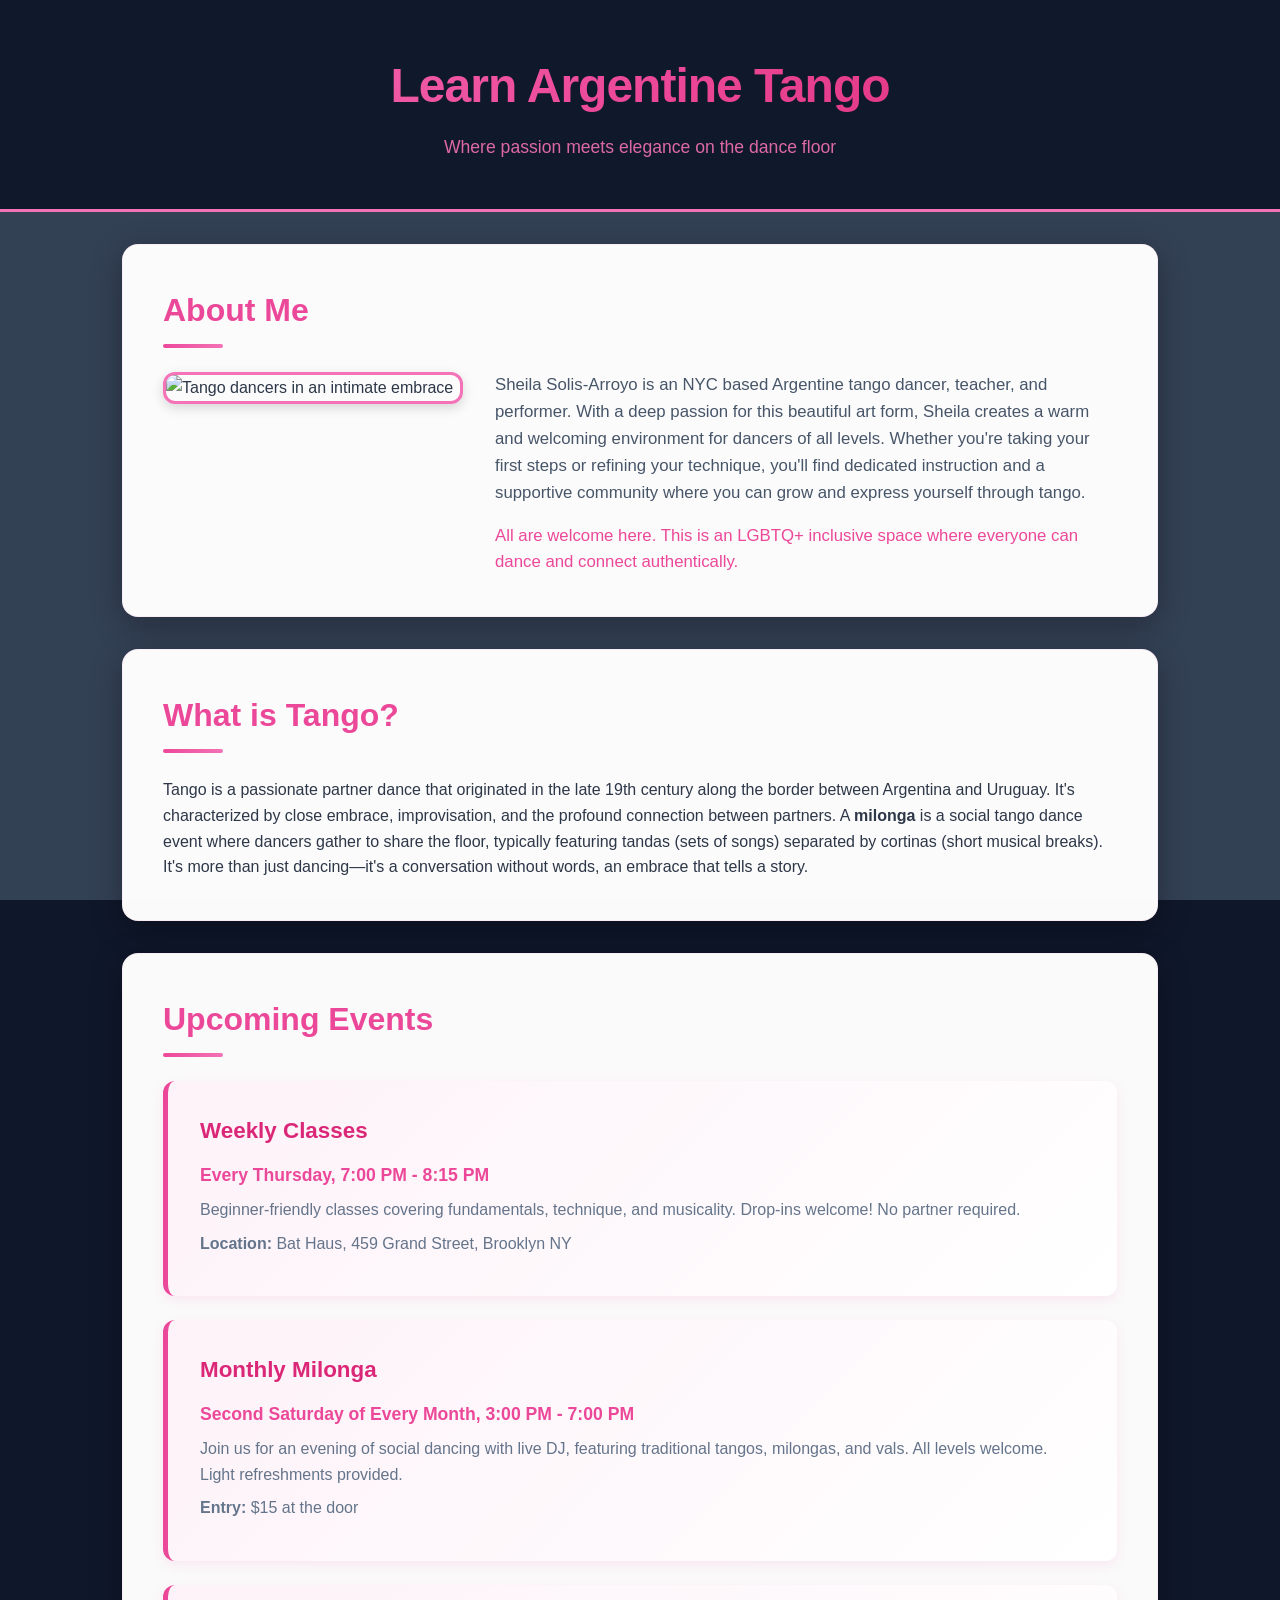
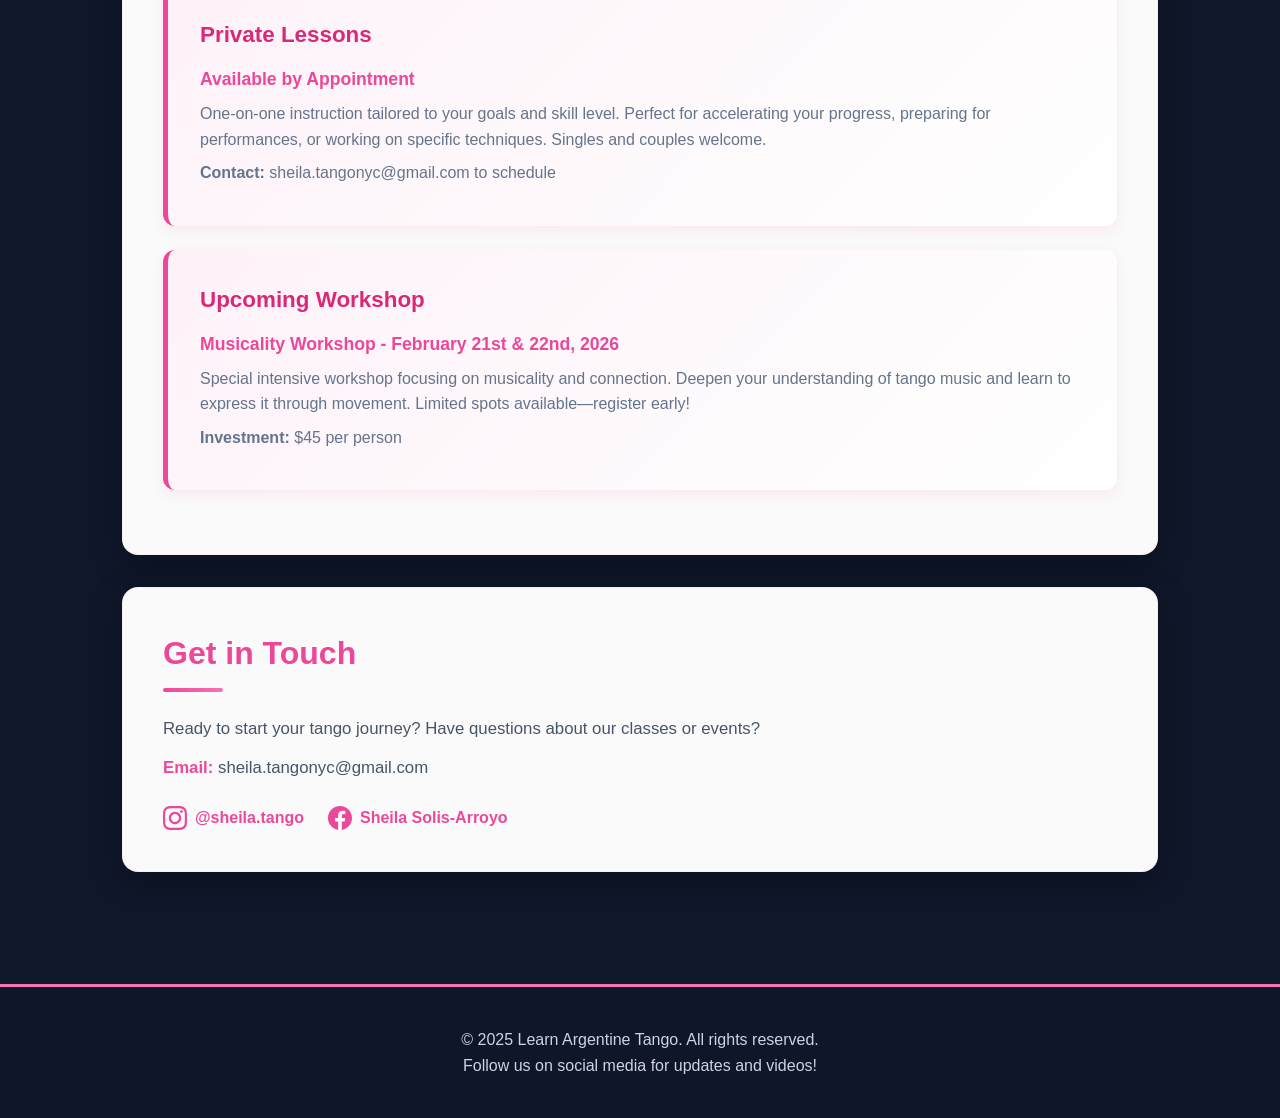
==== tango_milonga_site.html @ 03b9d5a4 "first" ====
<!DOCTYPE html>
<html lang="en">
<head>
    <meta charset="UTF-8">
    <meta name="viewport" content="width=device-width, initial-scale=1.0">
    <title>Learn Argentine Tango</title>
    <style>
        * {
            margin: 0;
            padding: 0;
            box-sizing: border-box;
        }
        
        body {
            font-family: -apple-system, BlinkMacSystemFont, 'Segoe UI', Roboto, 'Helvetica Neue', Arial, sans-serif;
            line-height: 1.6;
            color: #2d3748;
            background: #0f172a;
            background-image: url('data:image/svg+xml,%3Csvg xmlns="http://www.w3.org/2000/svg" width="100" height="100"%3E%3Crect fill="%23334155" width="100" height="100"/%3E%3C/svg%3E');
            background-attachment: fixed;
            background-size: cover;
            background-position: center;
        }
        
        header {
            background: rgba(15, 23, 42, 0.95);
            backdrop-filter: blur(10px);
            color: #fff;
            padding: 3rem 2rem;
            text-align: center;
            border-bottom: 3px solid #f472b6;
        }
        
        header h1 {
            font-size: 3rem;
            margin-bottom: 0.5rem;
            font-weight: 700;
            letter-spacing: -1px;
            background: linear-gradient(135deg, #f472b6 0%, #ec4899 50%, #db2777 100%);
            -webkit-background-clip: text;
            -webkit-text-fill-color: transparent;
            background-clip: text;
        }
        
        header p {
            font-weight: 300;
            opacity: 0.9;
            font-size: 1.1rem;
            color: #f472b6;
        }

        .container {
            max-width: 1100px;
            margin: 0 auto;
            padding: 2rem;
        }
        
        section {
            background: rgba(255, 255, 255, 0.98);
            padding: 2.5rem;
            margin-bottom: 2rem;
            border-radius: 16px;
            box-shadow: 0 8px 32px rgba(0,0,0,0.3);
            border: 1px solid rgba(244, 114, 182, 0.1);
        }
        
        h2 {
            color: #ec4899;
            margin-bottom: 1.5rem;
            font-size: 2rem;
            font-weight: 700;
            position: relative;
            padding-bottom: 0.75rem;
        }

        h2::after {
            content: '';
            position: absolute;
            bottom: 0;
            left: 0;
            width: 60px;
            height: 4px;
            background: linear-gradient(90deg, #ec4899, #f472b6);
            border-radius: 2px;
        }
        
        .about-content {
            display: flex;
            gap: 2rem;
            align-items: flex-start;
        }
        
        .about-image {
            width: 300px;
            height: auto;
            border-radius: 12px;
            flex-shrink: 0;
            box-shadow: 0 4px 12px rgba(0,0,0,0.15);
            border: 3px solid #f472b6;
        }
        
        .about-text {
            flex: 1;
        }

        .about-text p {
            font-size: 1.05rem;
            color: #475569;
        }
        
        @media (max-width: 768px) {
            .about-content {
                flex-direction: column;
            }
            
            .about-image {
                width: 100%;
            }

            header h1 {
                font-size: 2rem;
            }
        }
        
        .event-card {
            background: linear-gradient(135deg, #fdf2f8 0%, #ffffff 100%);
            padding: 2rem;
            margin-bottom: 1.5rem;
            border-radius: 12px;
            border-left: 5px solid #ec4899;
            box-shadow: 0 4px 12px rgba(236, 72, 153, 0.1);
            transition: transform 0.2s, box-shadow 0.2s;
        }

        .event-card:hover {
            transform: translateY(-2px);
            box-shadow: 0 8px 20px rgba(236, 72, 153, 0.2);
        }
        
        .event-card h3 {
            color: #db2777;
            margin-bottom: 0.75rem;
            font-size: 1.4rem;
            font-weight: 600;
        }
        
        .event-card p {
            margin: 0.5rem 0;
            color: #64748b;
        }
        
        .event-card .time {
            font-weight: 700;
            color: #ec4899;
            font-size: 1.1rem;
        }

        #contact p {
            color: #475569;
            margin: 0.75rem 0;
            font-size: 1.05rem;
        }

        #contact strong {
            color: #ec4899;
        }
        
        footer {
            background: rgba(15, 23, 42, 0.95);
            backdrop-filter: blur(10px);
            color: #fff;
            text-align: center;
            padding: 2.5rem;
            margin-top: 3rem;
            border-top: 3px solid #f472b6;
        }

        footer p {
            color: #cbd5e1;
        }
    </style>
</head>
<body>
    <header>
        <h1>Learn Argentine Tango</h1>
        <p>Where passion meets elegance on the dance floor</p>
    </header>
    
    <div class="container">
        <section id="about">
            <h2>About Me</h2>
            <div class="about-content">
                <img src="./amy.jpg" alt="Tango dancers in an intimate embrace" class="about-image">
                <div class="about-text">
                    <p>Sheila Solis-Arroyo is an NYC based Argentine tango dancer, teacher, and performer. With a deep passion for this beautiful art form, Sheila creates a warm and welcoming environment for dancers of all levels. Whether you're taking your first steps or refining your technique, you'll find dedicated instruction and a supportive community where you can grow and express yourself through tango.</p>
                    <p style="margin-top: 1rem; font-weight: 500; color: #ec4899;">All are welcome here. This is an LGBTQ+ inclusive space where everyone can dance and connect authentically.</p>
                </div>
            </div>
        </section>
        
        <section id="what-is-tango">
            <h2>What is Tango?</h2>
            <p>Tango is a passionate partner dance that originated in the late 19th century along the border between Argentina and Uruguay. It's characterized by close embrace, improvisation, and the profound connection between partners. A <strong>milonga</strong> is a social tango dance event where dancers gather to share the floor, typically featuring tandas (sets of songs) separated by cortinas (short musical breaks). It's more than just dancing—it's a conversation without words, an embrace that tells a story.</p>
        </section>
        
        <section id="events">
            <h2>Upcoming Events</h2>
            
            <div class="event-card">
                <h3>Weekly Classes</h3>
                <p class="time">Every Thursday, 7:00 PM - 8:15 PM</p>
                <p>Beginner-friendly classes covering fundamentals, technique, and musicality. Drop-ins welcome! No partner required.</p>
                <p><strong>Location:</strong> Bat Haus, 459 Grand Street, Brooklyn NY</p>
            </div>
            
            <div class="event-card">
                <h3>Monthly Milonga</h3>
                <p class="time">Second Saturday of Every Month, 3:00 PM - 7:00 PM</p>
                <p>Join us for an evening of social dancing with live DJ, featuring traditional tangos, milongas, and vals. All levels welcome. Light refreshments provided.</p>
                <p><strong>Entry:</strong> $15 at the door</p>
            </div>

            <div class="event-card">
                <h3>Private Lessons</h3>
                <p class="time">Available by Appointment</p>
                <p>One-on-one instruction tailored to your goals and skill level. Perfect for accelerating your progress, preparing for performances, or working on specific techniques. Singles and couples welcome.</p>
                <p><strong>Contact:</strong> sheila.tangonyc@gmail.com to schedule</p>
            </div>
            
            <div class="event-card">
                <h3>Upcoming Workshop</h3>
                <p class="time">Musicality Workshop - February 21st & 22nd, 2026</p>
                <p>Special intensive workshop focusing on musicality and connection. Deepen your understanding of tango music and learn to express it through movement. Limited spots available—register early!</p>
                <p><strong>Investment:</strong> $45 per person</p>
            </div>
        </section>
        
        <section id="contact">
            <h2>Get in Touch</h2>
            <p>Ready to start your tango journey? Have questions about our classes or events?</p>
            <p><strong>Email:</strong> sheila.tangonyc@gmail.com</p>
            <div style="display: flex; gap: 1.5rem; align-items: center; margin-top: 1.5rem; flex-wrap: wrap;">
                <a href="https://instagram.com/sheila.tango" target="_blank" style="display: flex; align-items: center; gap: 0.5rem; text-decoration: none; color: #ec4899; font-weight: 600; transition: transform 0.2s;">
                    <svg width="24" height="24" viewBox="0 0 24 24" fill="currentColor">
                        <path d="M12 2.163c3.204 0 3.584.012 4.85.07 3.252.148 4.771 1.691 4.919 4.919.058 1.265.069 1.645.069 4.849 0 3.205-.012 3.584-.069 4.849-.149 3.225-1.664 4.771-4.919 4.919-1.266.058-1.644.07-4.85.07-3.204 0-3.584-.012-4.849-.07-3.26-.149-4.771-1.699-4.919-4.92-.058-1.265-.07-1.644-.07-4.849 0-3.204.013-3.583.07-4.849.149-3.227 1.664-4.771 4.919-4.919 1.266-.057 1.645-.069 4.849-.069zm0-2.163c-3.259 0-3.667.014-4.947.072-4.358.2-6.78 2.618-6.98 6.98-.059 1.281-.073 1.689-.073 4.948 0 3.259.014 3.668.072 4.948.2 4.358 2.618 6.78 6.98 6.98 1.281.058 1.689.072 4.948.072 3.259 0 3.668-.014 4.948-.072 4.354-.2 6.782-2.618 6.979-6.98.059-1.28.073-1.689.073-4.948 0-3.259-.014-3.667-.072-4.947-.196-4.354-2.617-6.78-6.979-6.98-1.281-.059-1.69-.073-4.949-.073zm0 5.838c-3.403 0-6.162 2.759-6.162 6.162s2.759 6.163 6.162 6.163 6.162-2.759 6.162-6.163c0-3.403-2.759-6.162-6.162-6.162zm0 10.162c-2.209 0-4-1.79-4-4 0-2.209 1.791-4 4-4s4 1.791 4 4c0 2.21-1.791 4-4 4zm6.406-11.845c-.796 0-1.441.645-1.441 1.44s.645 1.44 1.441 1.44c.795 0 1.439-.645 1.439-1.44s-.644-1.44-1.439-1.44z"/>
                    </svg>
                    @sheila.tango
                </a>
                <a href="https://facebook.com/profile.php" target="_blank" style="display: flex; align-items: center; gap: 0.5rem; text-decoration: none; color: #ec4899; font-weight: 600; transition: transform 0.2s;">
                    <svg width="24" height="24" viewBox="0 0 24 24" fill="currentColor">
                        <path d="M24 12.073c0-6.627-5.373-12-12-12s-12 5.373-12 12c0 5.99 4.388 10.954 10.125 11.854v-8.385H7.078v-3.47h3.047V9.43c0-3.007 1.792-4.669 4.533-4.669 1.312 0 2.686.235 2.686.235v2.953H15.83c-1.491 0-1.956.925-1.956 1.874v2.25h3.328l-.532 3.47h-2.796v8.385C19.612 23.027 24 18.062 24 12.073z"/>
                    </svg>
                    Sheila Solis-Arroyo
                </a>
            </div>
        </section>
    </div>
    
    <footer>
        <p>&copy; 2025 Learn Argentine Tango. All rights reserved.</p>
        <p>Follow us on social media for updates and videos!</p>
    </footer>
</body>
</html>
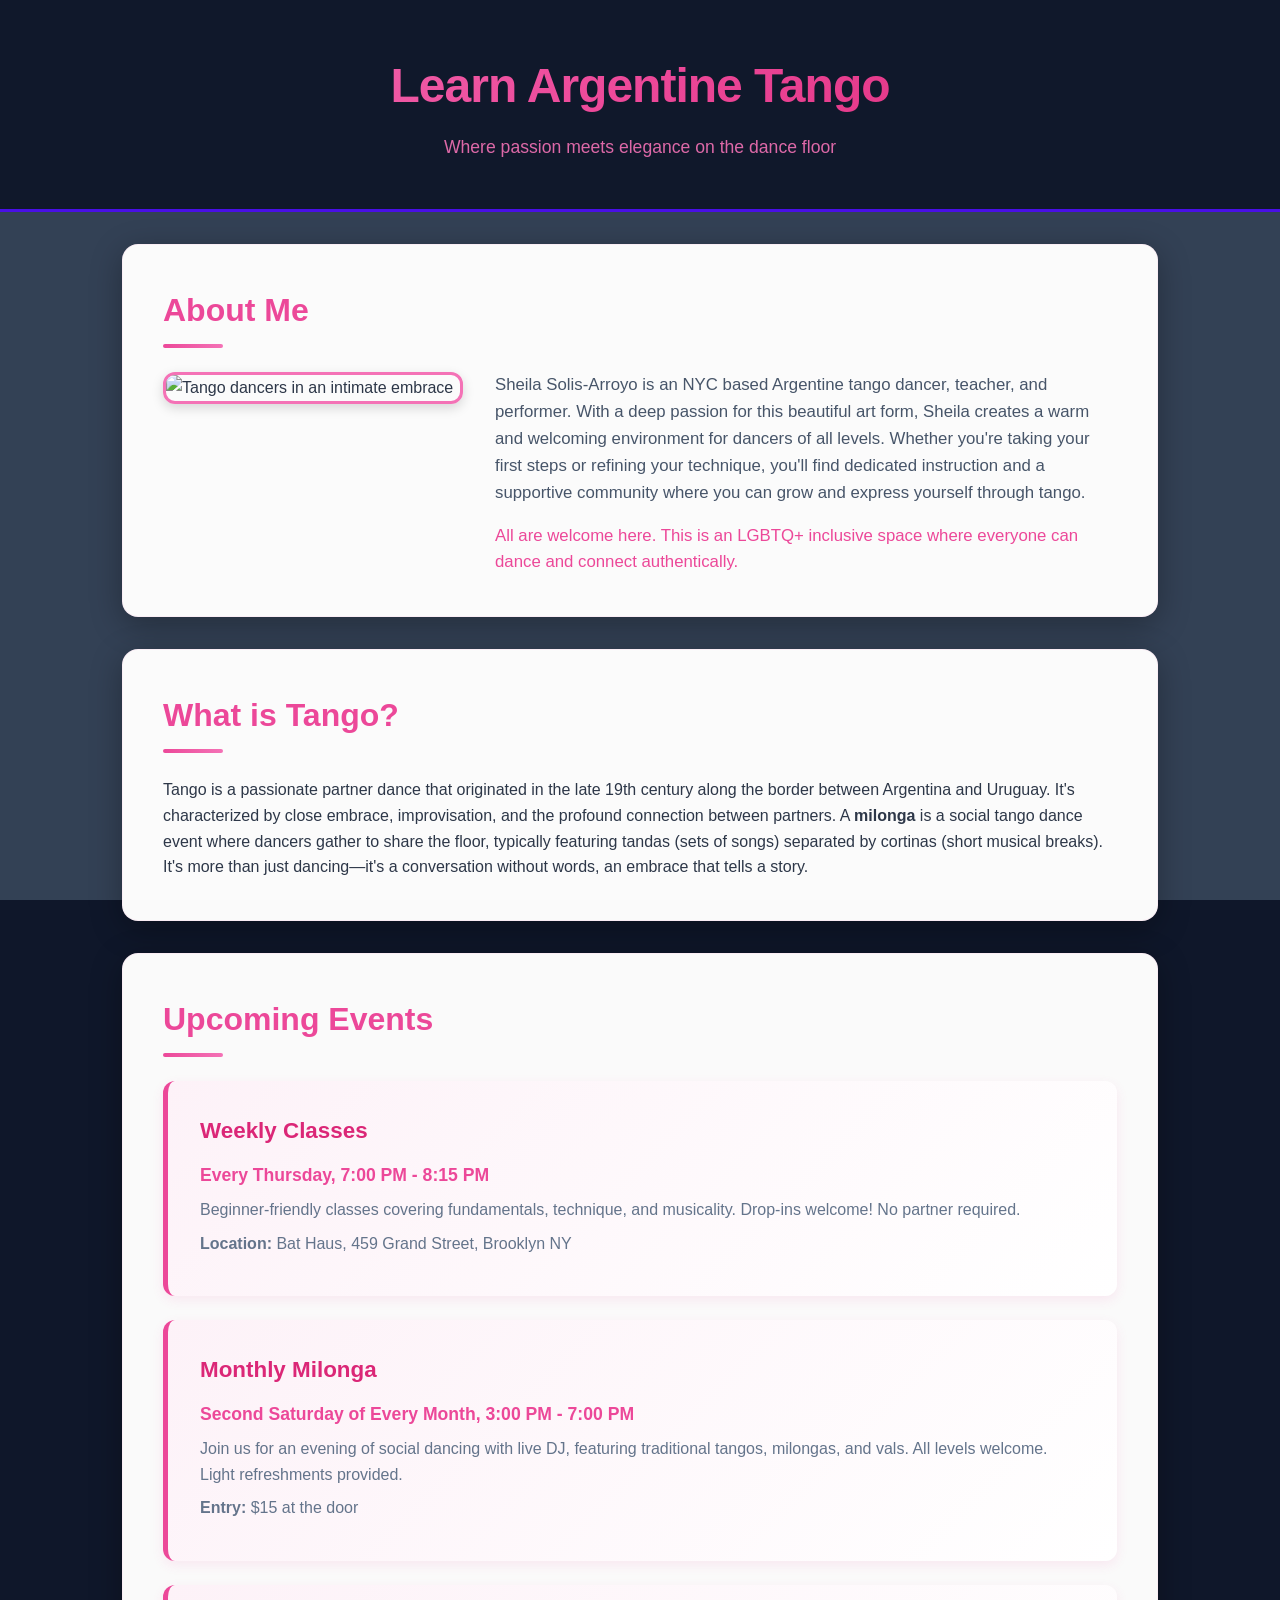
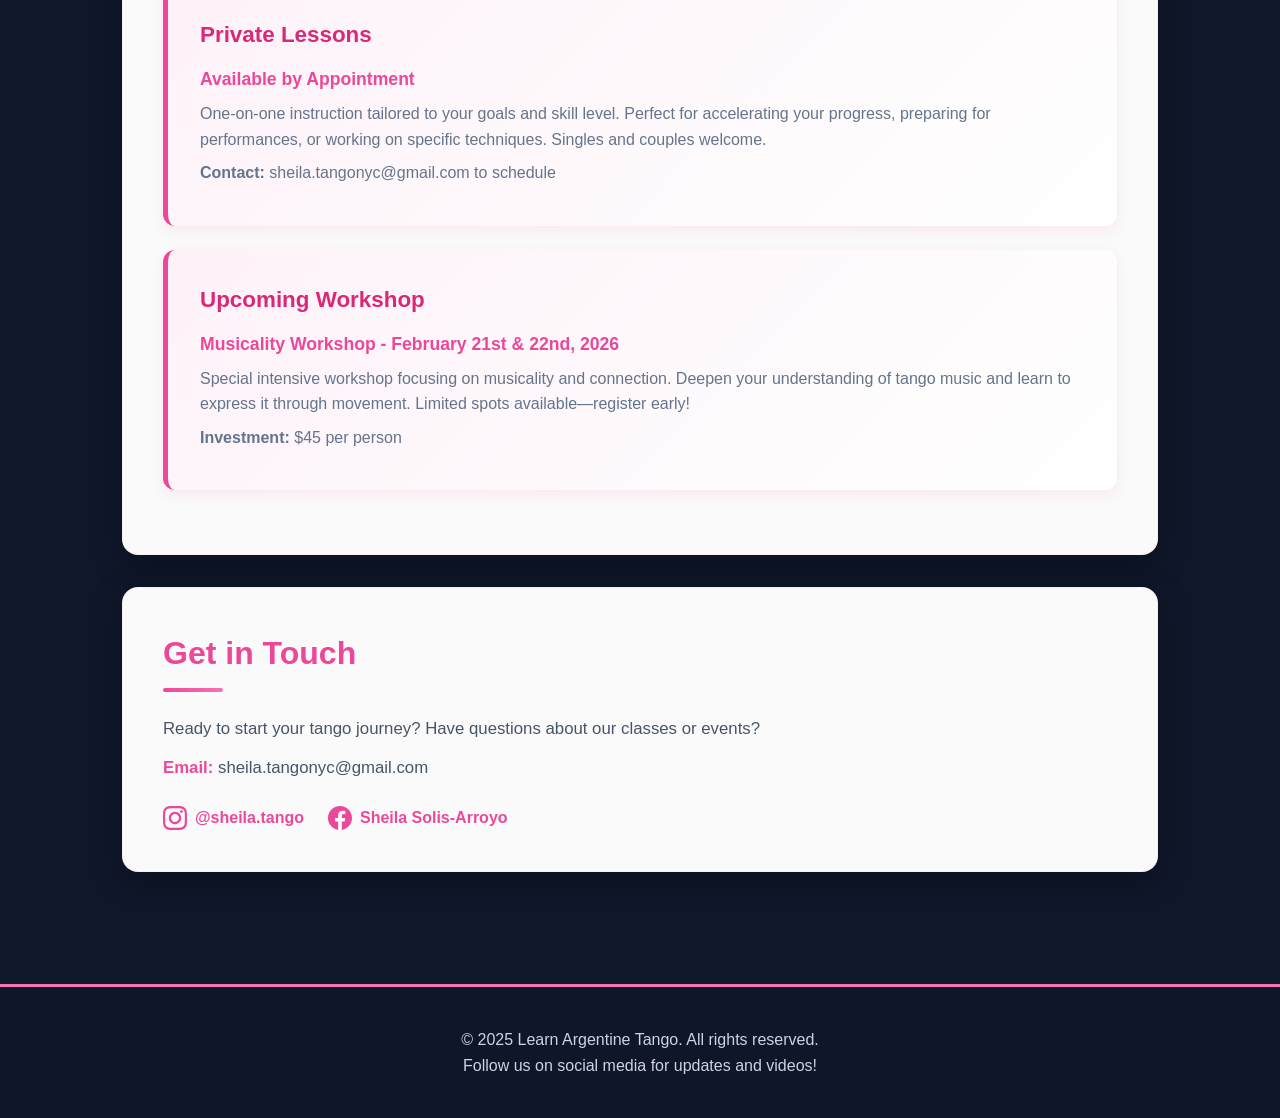
==== commit c54be2f6: "tweak colors" ====
--- a/tango_milonga_site.html
+++ b/tango_milonga_site.html
@@ -28,7 +28,7 @@
             color: #fff;
             padding: 3rem 2rem;
             text-align: center;
-            border-bottom: 3px solid #f472b6;
+            border-bottom: 3px solid #490fe6;
         }
         
         header h1 {
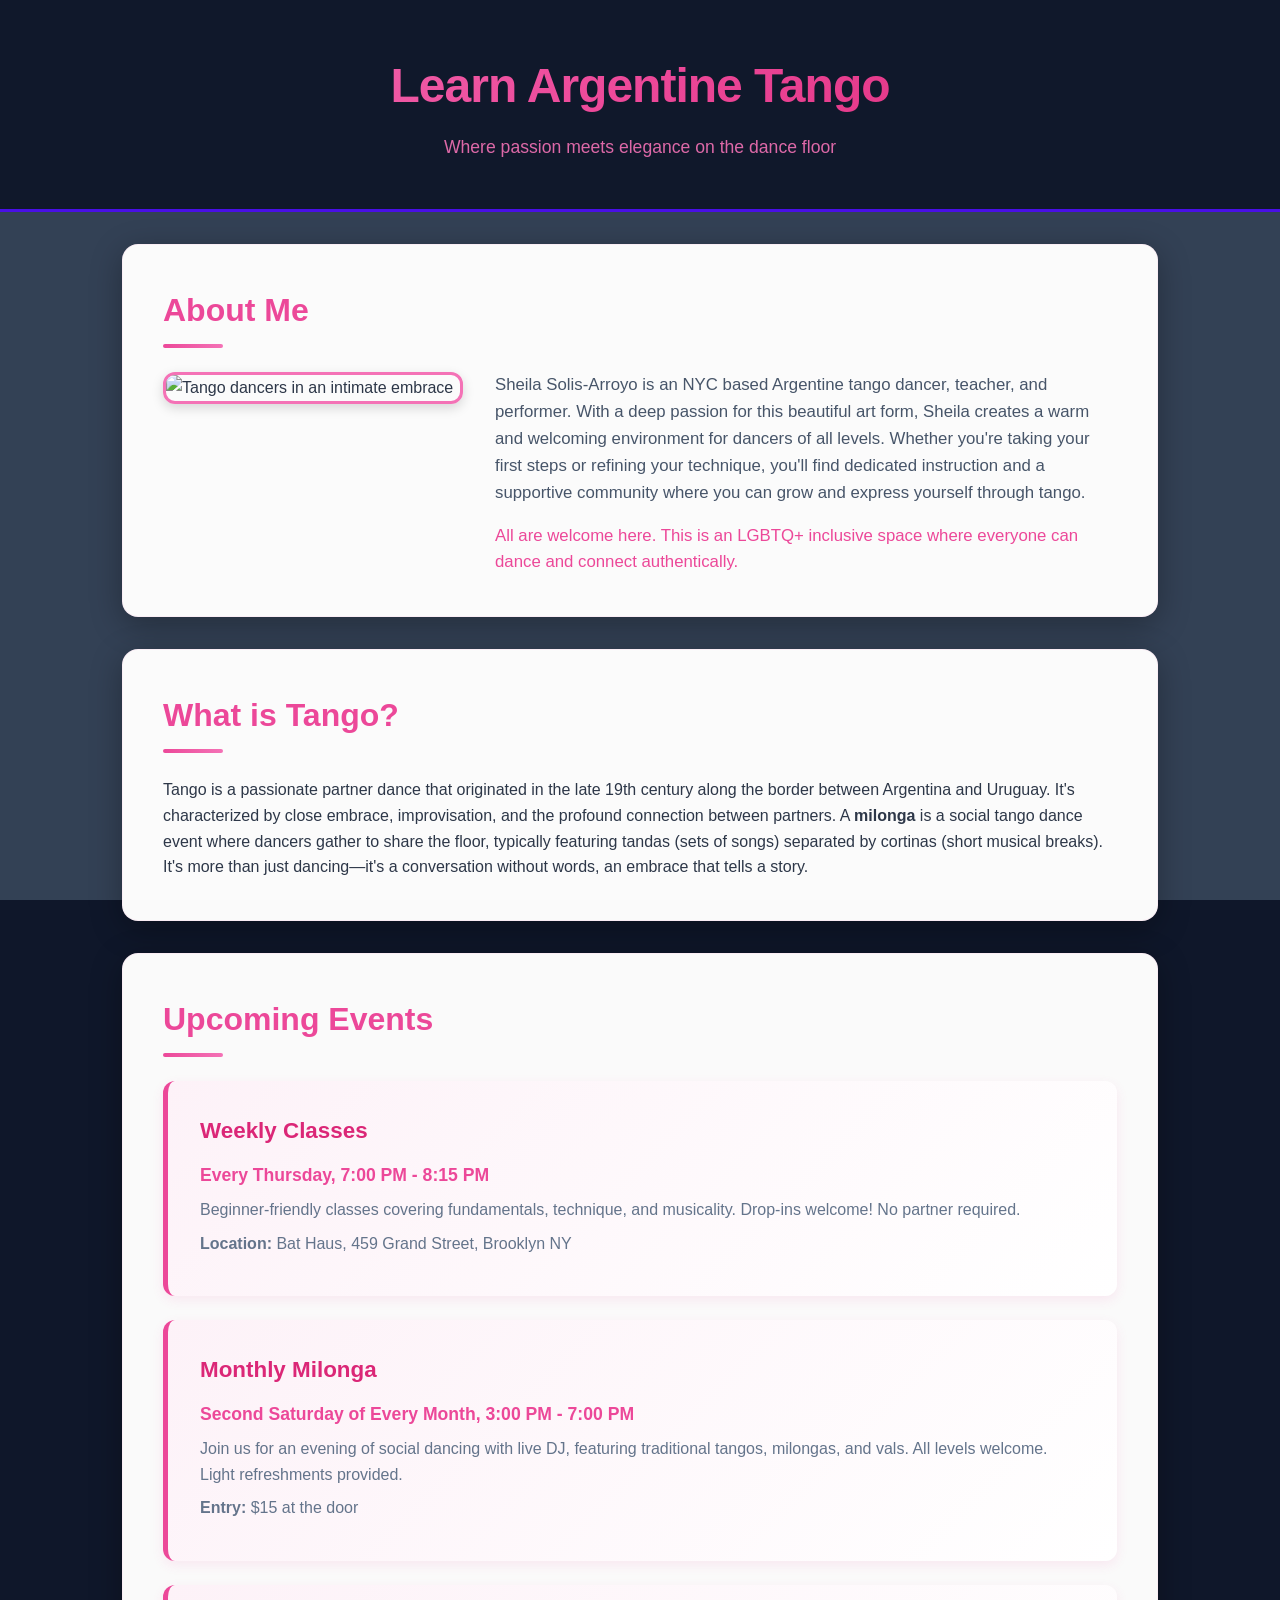
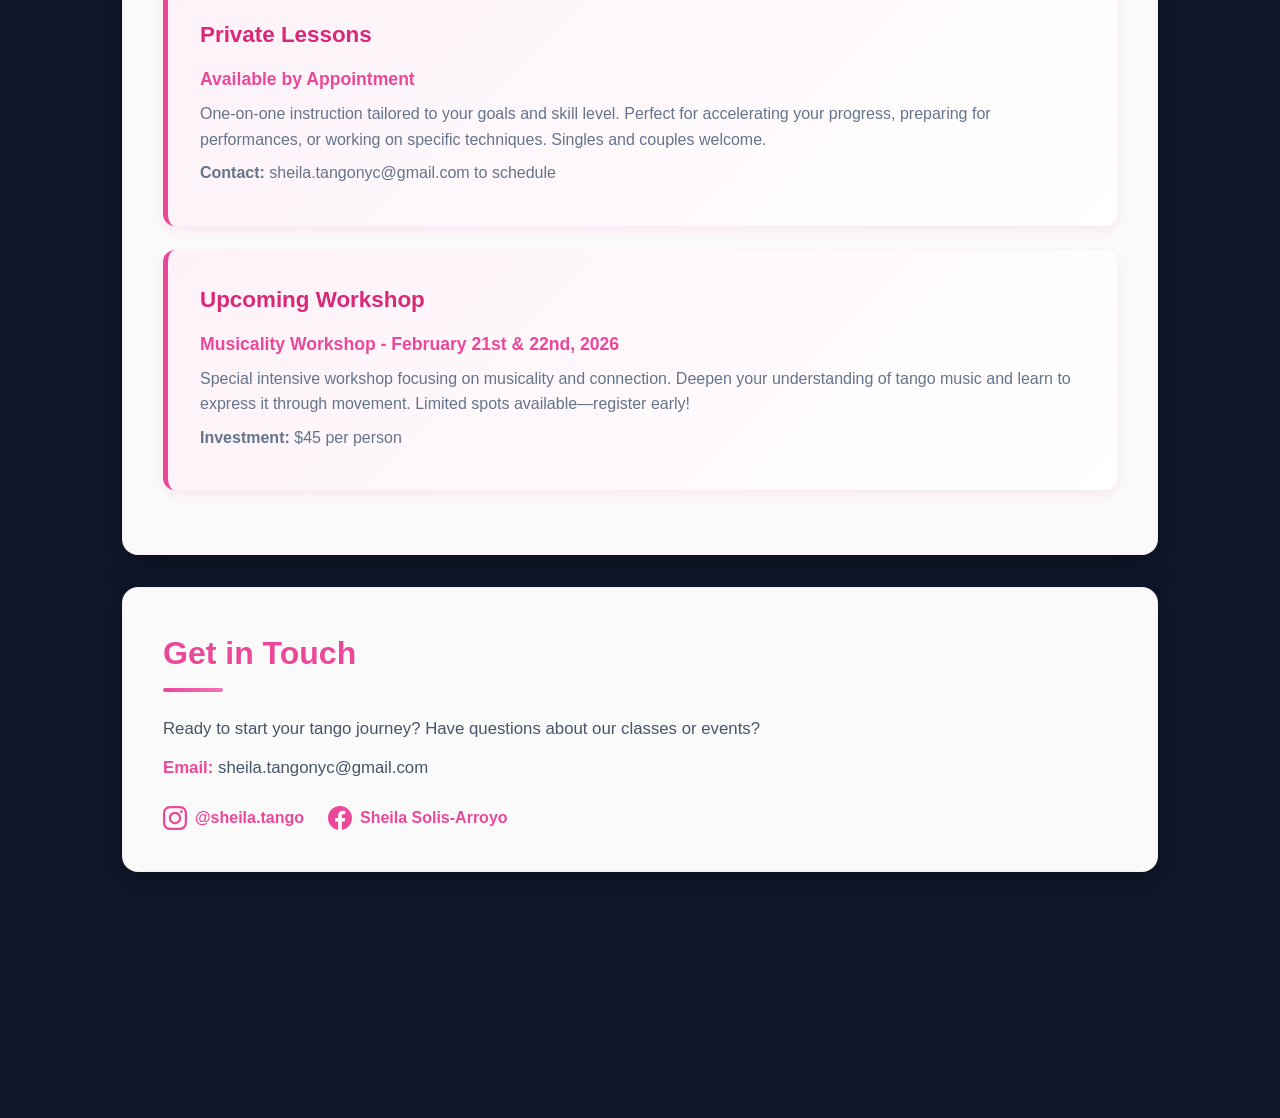
==== commit 93d501a3: "space" ====
--- a/tango_milonga_site.html
+++ b/tango_milonga_site.html
@@ -223,7 +223,7 @@
             <div class="event-card">
                 <h3>Private Lessons</h3>
                 <p class="time">Available by Appointment</p>
-                <p>One-on-one instruction tailored to your goals and skill level. Perfect for accelerating your progress, preparing for performances, or working on specific techniques. Singles and couples welcome.</p>
+                <p>One-on-one instruction tailored to your  goals and skill level. Perfect for accelerating your progress, preparing for performances, or working on specific techniques. Singles and couples welcome.</p>
                 <p><strong>Contact:</strong> sheila.tangonyc@gmail.com to schedule</p>
             </div>
             
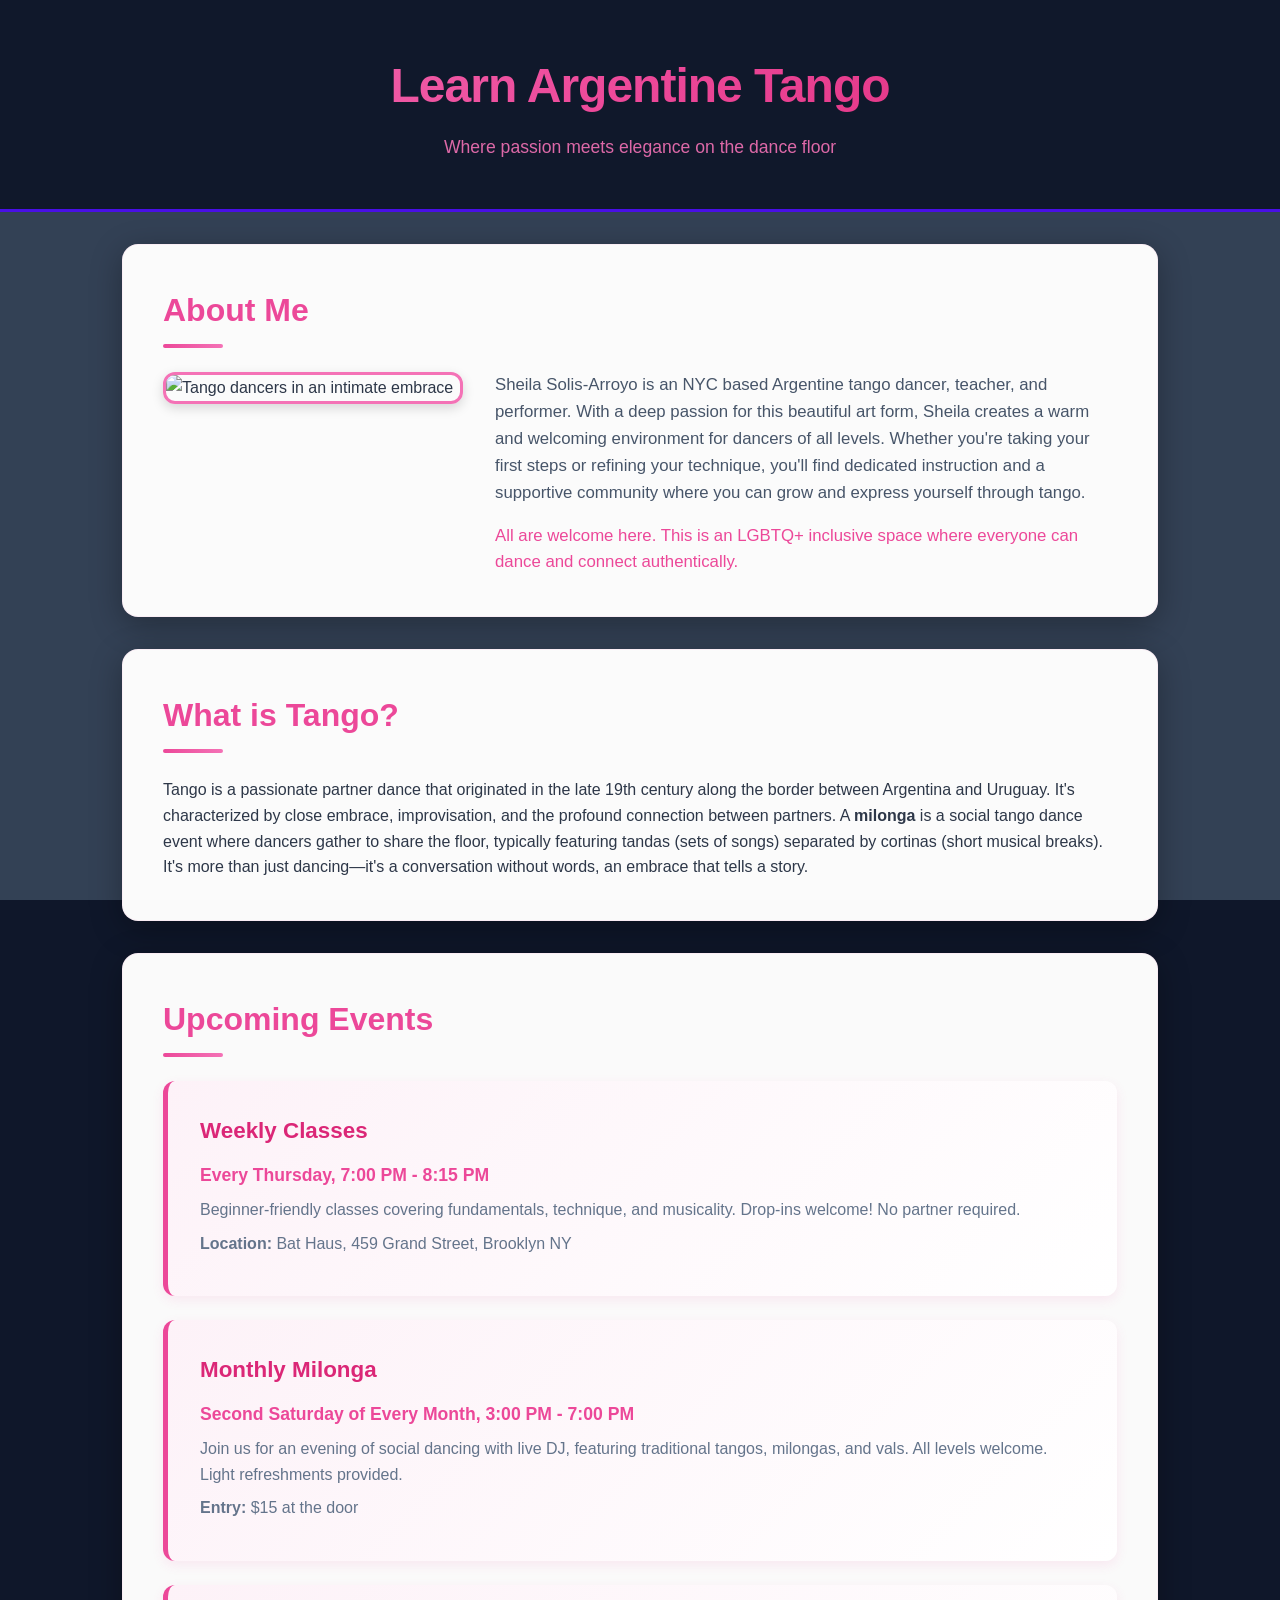
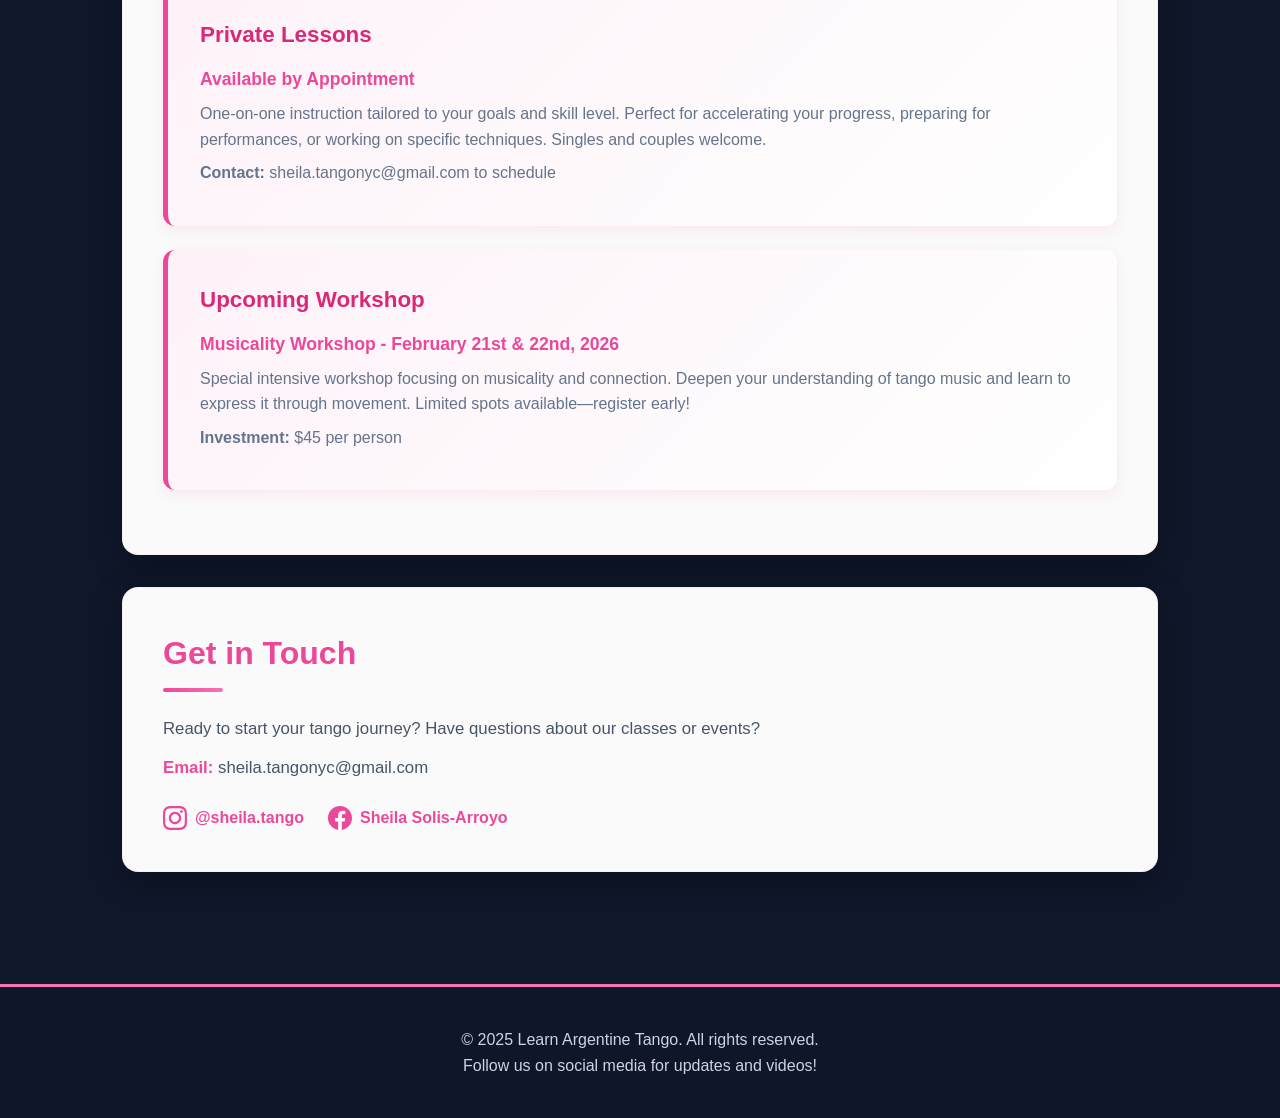
==== commit 65c61684: "delete space" ====
--- a/tango_milonga_site.html
+++ b/tango_milonga_site.html
@@ -223,7 +223,7 @@
             <div class="event-card">
                 <h3>Private Lessons</h3>
                 <p class="time">Available by Appointment</p>
-                <p>One-on-one instruction tailored to your  goals and skill level. Perfect for accelerating your progress, preparing for performances, or working on specific techniques. Singles and couples welcome.</p>
+                <p>One-on-one instruction tailored to your goals and skill level. Perfect for accelerating your progress, preparing for performances, or working on specific techniques. Singles and couples welcome.</p>
                 <p><strong>Contact:</strong> sheila.tangonyc@gmail.com to schedule</p>
             </div>
             
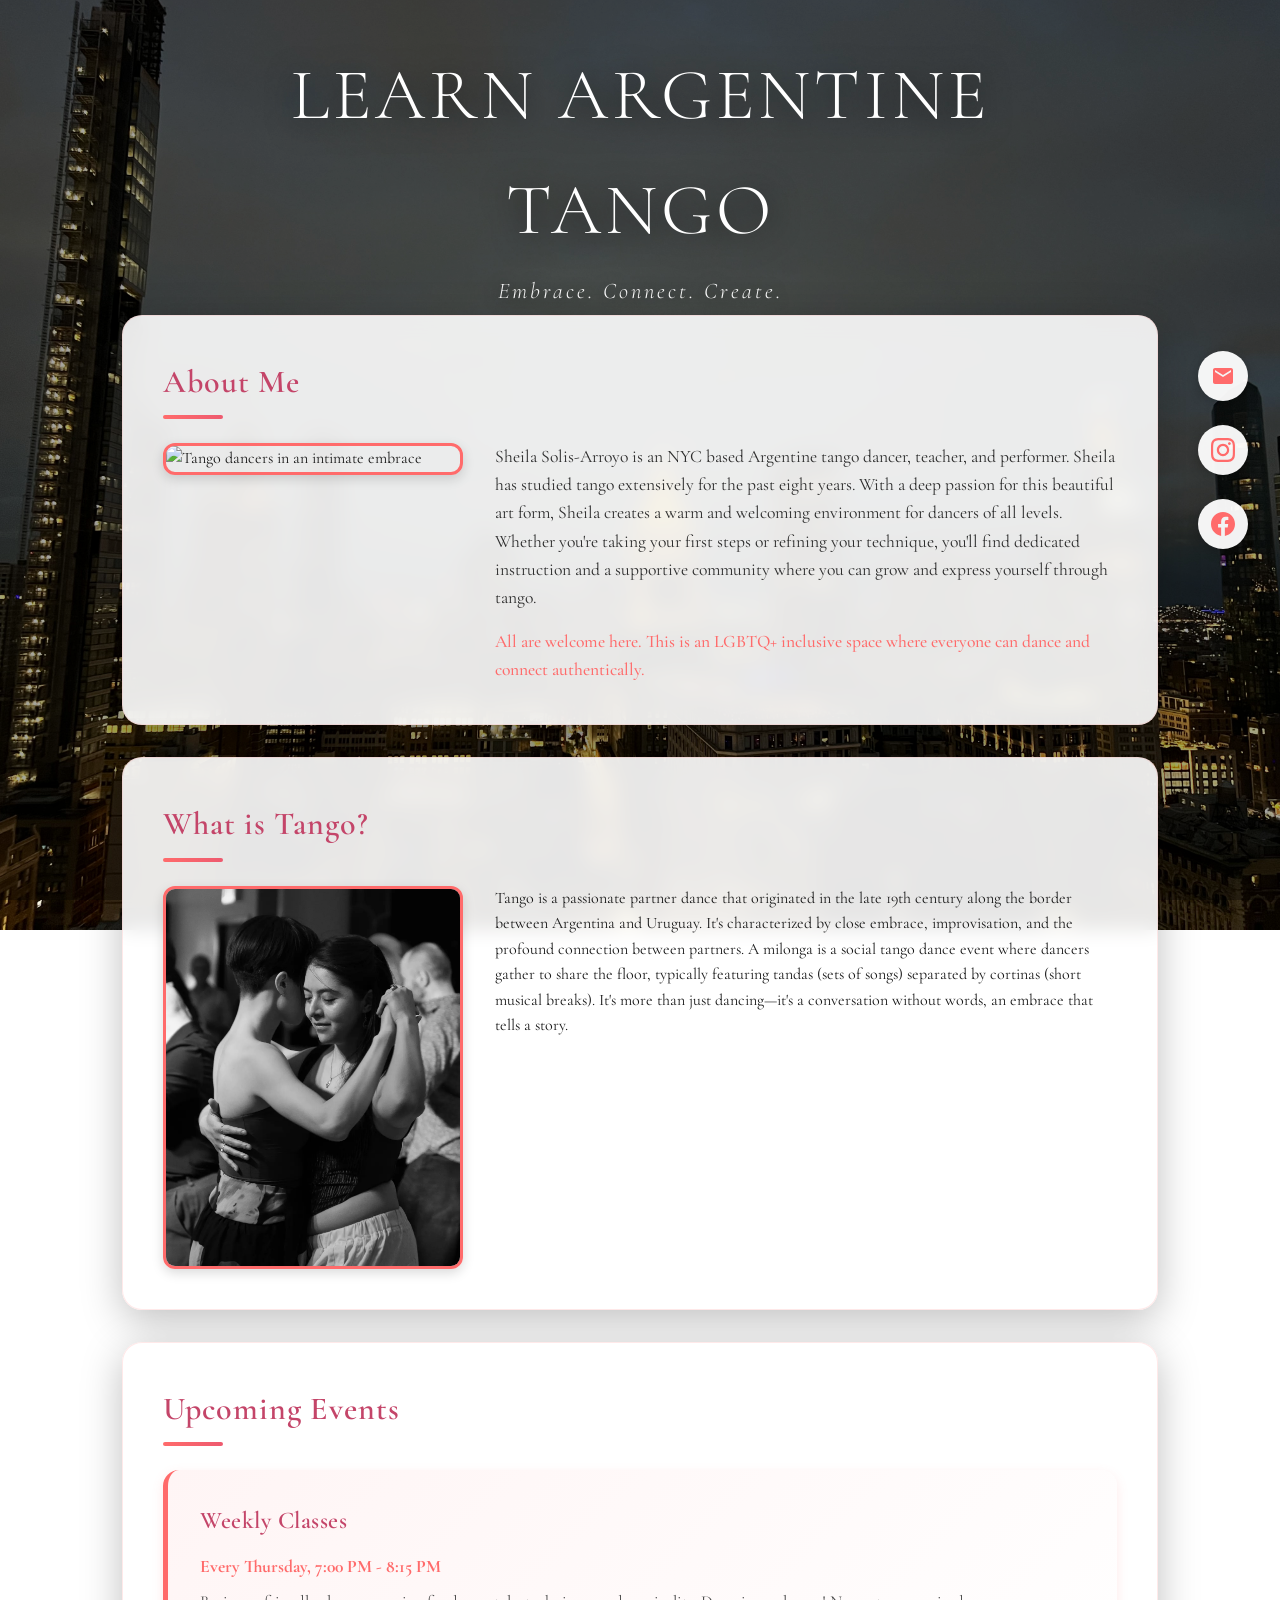
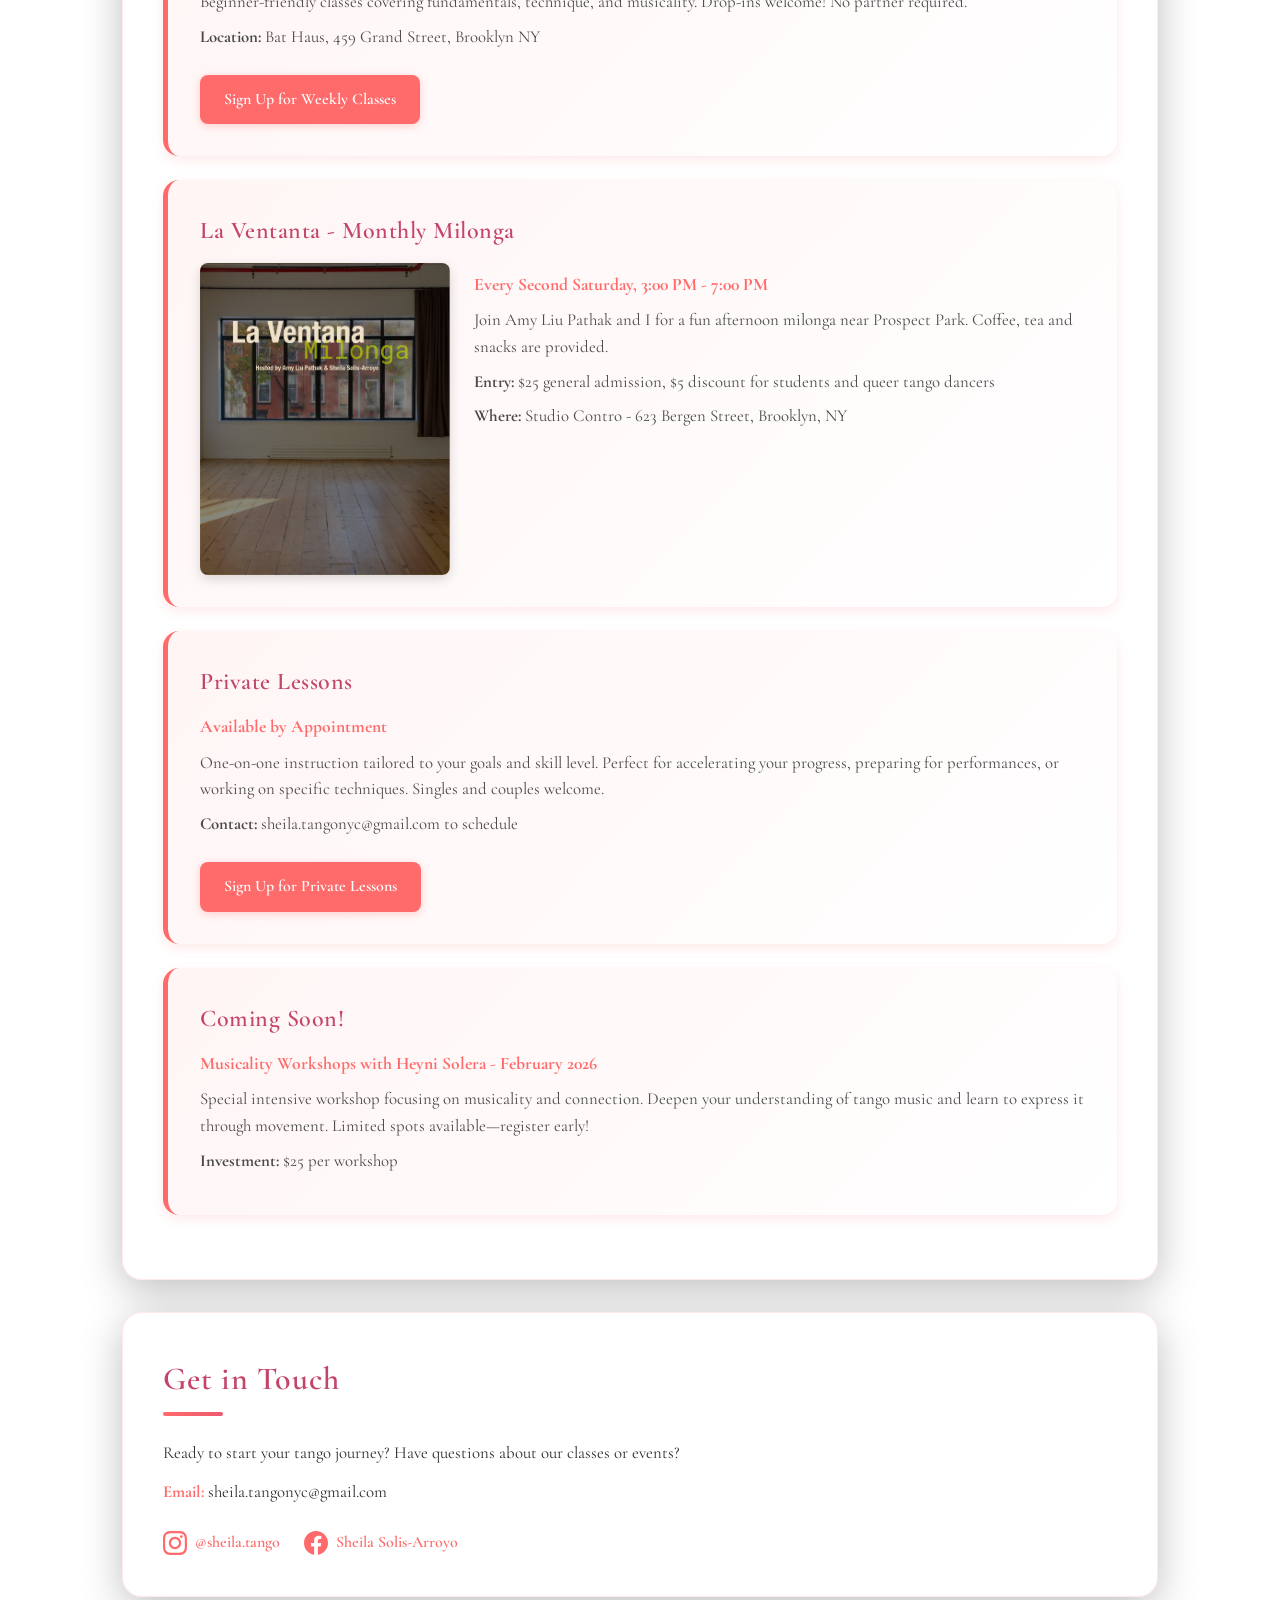
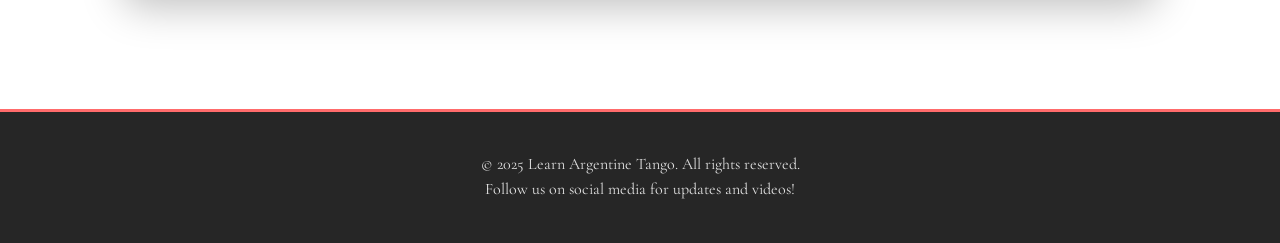
==== commit 56ffac5e: "update" ====
--- a/tango_milonga_site.html
+++ b/tango_milonga_site.html
@@ -4,6 +4,9 @@
     <meta charset="UTF-8">
     <meta name="viewport" content="width=device-width, initial-scale=1.0">
     <title>Learn Argentine Tango</title>
+    <link rel="preconnect" href="https://fonts.googleapis.com">
+    <link rel="preconnect" href="https://fonts.gstatic.com" crossorigin>
+    <link href="https://fonts.googleapis.com/css2?family=Cormorant+Garamond:ital,wght@0,300;0,400;0,600;1,300;1,400&display=swap" rel="stylesheet">
     <style>
         * {
             margin: 0;
@@ -12,65 +15,105 @@
         }
         
         body {
-            font-family: -apple-system, BlinkMacSystemFont, 'Segoe UI', Roboto, 'Helvetica Neue', Arial, sans-serif;
+            font-family: 'Cormorant Garamond', Georgia, serif;
             line-height: 1.6;
-            color: #2d3748;
-            background: #0f172a;
-            background-image: url('data:image/svg+xml,%3Csvg xmlns="http://www.w3.org/2000/svg" width="100" height="100"%3E%3Crect fill="%23334155" width="100" height="100"/%3E%3C/svg%3E');
-            background-attachment: fixed;
+            color: #1a1a1a;
+            background-image: url('./city.jpg');
             background-size: cover;
             background-position: center;
-        }
-        
-        header {
-            background: rgba(15, 23, 42, 0.95);
-            backdrop-filter: blur(10px);
-            color: #fff;
-            padding: 3rem 2rem;
+            background-attachment: fixed;
+            background-repeat: no-repeat;
+            position: relative;
+        }
+        
+        body::before {
+            content: '';
+            position: fixed;
+            top: 0;
+            left: 0;
+            right: 0;
+            bottom: 0;
+            background: rgba(0, 0, 0, 0.35);
+            z-index: 0;
+            pointer-events: none;
+        }
+        
+        /* Hero section with background image */
+        .hero {
+            position: relative;
+            min-height: 35vh;
+            display: flex;
+            align-items: center;
+            justify-content: center;
             text-align: center;
-            border-bottom: 3px solid #490fe6;
-        }
-        
-        header h1 {
-            font-size: 3rem;
-            margin-bottom: 0.5rem;
-            font-weight: 700;
-            letter-spacing: -1px;
-            background: linear-gradient(135deg, #f472b6 0%, #ec4899 50%, #db2777 100%);
-            -webkit-background-clip: text;
-            -webkit-text-fill-color: transparent;
-            background-clip: text;
-        }
-        
-        header p {
+            padding: 2rem 2rem 0 2rem;
+        }
+        
+        /* Dark overlay */
+        .hero::before {
+            content: '';
+            position: absolute;
+            top: 0;
+            left: 0;
+            right: 0;
+            bottom: 0;
+            background: transparent;
+            z-index: 1;
+        }
+        
+        .hero-content {
+            position: relative;
+            z-index: 2;
+            max-width: 800px;
+        }
+        
+        .hero h1 {
+            font-size: 4.5rem;
+            margin-bottom: 0.3rem;
             font-weight: 300;
-            opacity: 0.9;
-            font-size: 1.1rem;
-            color: #f472b6;
+            letter-spacing: 4px;
+            color: #ffffff;
+            text-shadow: 0 4px 30px rgba(0, 0, 0, 0.8);
+            font-family: 'Cormorant Garamond', Georgia, serif;
+            text-transform: uppercase;
+        }
+        
+        .hero p {
+            font-weight: 300;
+            font-size: 1.4rem;
+            color: #f5f5f5;
+            text-shadow: 0 2px 15px rgba(0, 0, 0, 0.7);
+            letter-spacing: 3px;
+            font-family: 'Cormorant Garamond', Georgia, serif;
+            font-style: italic;
         }
 
         .container {
             max-width: 1100px;
             margin: 0 auto;
-            padding: 2rem;
+            padding: 0 2rem 2rem 2rem;
+            position: relative;
+            z-index: 1;
         }
         
         section {
-            background: rgba(255, 255, 255, 0.98);
+            background: rgba(255, 255, 255, 0.9);
             padding: 2.5rem;
             margin-bottom: 2rem;
-            border-radius: 16px;
-            box-shadow: 0 8px 32px rgba(0,0,0,0.3);
-            border: 1px solid rgba(244, 114, 182, 0.1);
+            border-radius: 20px;
+            box-shadow: 0 10px 40px rgba(0,0,0,0.25);
+            border: 1px solid rgba(255, 107, 107, 0.15);
+            backdrop-filter: blur(10px);
         }
         
         h2 {
-            color: #ec4899;
+            color: #c44569;
             margin-bottom: 1.5rem;
             font-size: 2rem;
-            font-weight: 700;
+            font-weight: 600;
             position: relative;
             padding-bottom: 0.75rem;
+            letter-spacing: 1px;
         }
 
         h2::after {
@@ -80,7 +123,7 @@
             left: 0;
             width: 60px;
             height: 4px;
-            background: linear-gradient(90deg, #ec4899, #f472b6);
+            background: linear-gradient(90deg, #ff6b6b, #ee5a6f);
             border-radius: 2px;
         }
         
@@ -96,7 +139,7 @@
             border-radius: 12px;
             flex-shrink: 0;
             box-shadow: 0 4px 12px rgba(0,0,0,0.15);
-            border: 3px solid #f472b6;
+            border: 3px solid #ff6b6b;
         }
         
         .about-text {
@@ -104,11 +147,20 @@
         }
 
         .about-text p {
-            font-size: 1.05rem;
-            color: #475569;
+            font-size: 1.1rem;
+            color: #2d2d2d;
+            font-weight: 400;
         }
         
         @media (max-width: 768px) {
+            .hero h1 {
+                font-size: 2.5rem;
+            }
+            
+            .hero p {
+                font-size: 1.1rem;
+            }
+            
             .about-content {
                 flex-direction: column;
             }
@@ -116,91 +168,170 @@
             .about-image {
                 width: 100%;
             }
-
-            header h1 {
-                font-size: 2rem;
-            }
         }
         
         .event-card {
-            background: linear-gradient(135deg, #fdf2f8 0%, #ffffff 100%);
+            background: linear-gradient(135deg, #fff5f5 0%, #ffffff 100%);
             padding: 2rem;
             margin-bottom: 1.5rem;
-            border-radius: 12px;
-            border-left: 5px solid #ec4899;
-            box-shadow: 0 4px 12px rgba(236, 72, 153, 0.1);
+            border-radius: 16px;
+            border-left: 5px solid #ff6b6b;
+            box-shadow: 0 4px 12px rgba(255, 107, 107, 0.15);
             transition: transform 0.2s, box-shadow 0.2s;
         }
 
         .event-card:hover {
             transform: translateY(-2px);
-            box-shadow: 0 8px 20px rgba(236, 72, 153, 0.2);
+            box-shadow: 0 8px 20px rgba(255, 107, 107, 0.25);
         }
         
         .event-card h3 {
-            color: #db2777;
+            color: #c44569;
             margin-bottom: 0.75rem;
-            font-size: 1.4rem;
+            font-size: 1.5rem;
             font-weight: 600;
+            letter-spacing: 0.5px;
         }
         
         .event-card p {
             margin: 0.5rem 0;
-            color: #64748b;
+            color: #4a4a4a;
+            font-size: 1.05rem;
         }
         
         .event-card .time {
             font-weight: 700;
-            color: #ec4899;
+            color: #ff6b6b;
             font-size: 1.1rem;
         }
 
         #contact p {
-            color: #475569;
+            color: #2d2d2d;
             margin: 0.75rem 0;
             font-size: 1.05rem;
         }
 
         #contact strong {
-            color: #ec4899;
+            color: #ff6b6b;
+        }
+        
+        /* Fixed social media icons */
+        .social-fixed {
+            position: fixed;
+            right: 2rem;
+            top: 50%;
+            transform: translateY(-50%);
+            display: flex;
+            flex-direction: column;
+            gap: 1.5rem;
+            z-index: 1000;
+        }
+        
+        .social-fixed a {
+            display: flex;
+            align-items: center;
+            justify-content: center;
+            width: 50px;
+            height: 50px;
+            background: rgba(255, 255, 255, 0.95);
+            border-radius: 50%;
+            color: #ff6b6b;
+            text-decoration: none;
+            transition: all 0.3s ease;
+            box-shadow: 0 4px 12px rgba(0, 0, 0, 0.2);
+        }
+        
+        .social-fixed a:hover {
+            transform: scale(1.1);
+            background: #ff6b6b;
+            color: white;
+            box-shadow: 0 6px 20px rgba(255, 107, 107, 0.4);
+        }
+        
+        .social-fixed a svg {
+            width: 24px;
+            height: 24px;
+        }
+        
+        @media (max-width: 768px) {
+            .social-fixed {
+                right: 1rem;
+                gap: 1rem;
+            }
+            
+            .social-fixed a {
+                width: 45px;
+                height: 45px;
+            }
+            
+            .social-fixed a svg {
+                width: 22px;
+                height: 22px;
+            }
         }
         
         footer {
-            background: rgba(15, 23, 42, 0.95);
+            background: rgba(0, 0, 0, 0.85);
             backdrop-filter: blur(10px);
             color: #fff;
             text-align: center;
             padding: 2.5rem;
             margin-top: 3rem;
-            border-top: 3px solid #f472b6;
+            border-top: 3px solid #ff6b6b;
         }
 
         footer p {
-            color: #cbd5e1;
+            color: #e0e0e0;
         }
     </style>
 </head>
 <body>
-    <header>
-        <h1>Learn Argentine Tango</h1>
-        <p>Where passion meets elegance on the dance floor</p>
-    </header>
+    <!-- Fixed social media icons -->
+    <div class="social-fixed">
+        <a href="mailto:sheila.tangonyc@gmail.com" aria-label="Email">
+            <svg width="24" height="24" viewBox="0 0 24 24" fill="currentColor">
+                <path d="M20 4H4c-1.1 0-1.99.9-1.99 2L2 18c0 1.1.9 2 2 2h16c1.1 0 2-.9 2-2V6c0-1.1-.9-2-2-2zm0 4l-8 5-8-5V6l8 5 8-5v2z"/>
+            </svg>
+        </a>
+        <a href="https://instagram.com/sheila.tango" target="_blank" aria-label="Instagram">
+            <svg width="24" height="24" viewBox="0 0 24 24" fill="currentColor">
+                <path d="M12 2.163c3.204 0 3.584.012 4.85.07 3.252.148 4.771 1.691 4.919 4.919.058 1.265.069 1.645.069 4.849 0 3.205-.012 3.584-.069 4.849-.149 3.225-1.664 4.771-4.919 4.919-1.266.058-1.644.07-4.85.07-3.204 0-3.584-.012-4.849-.07-3.26-.149-4.771-1.699-4.919-4.92-.058-1.265-.07-1.644-.07-4.849 0-3.204.013-3.583.07-4.849.149-3.227 1.664-4.771 4.919-4.919 1.266-.057 1.645-.069 4.849-.069zm0-2.163c-3.259 0-3.667.014-4.947.072-4.358.2-6.78 2.618-6.98 6.98-.059 1.281-.073 1.689-.073 4.948 0 3.259.014 3.668.072 4.948.2 4.358 2.618 6.78 6.98 6.98 1.281.058 1.689.072 4.948.072 3.259 0 3.668-.014 4.948-.072 4.354-.2 6.782-2.618 6.979-6.98.059-1.28.073-1.689.073-4.948 0-3.259-.014-3.667-.072-4.947-.196-4.354-2.617-6.78-6.979-6.98-1.281-.059-1.69-.073-4.949-.073zm0 5.838c-3.403 0-6.162 2.759-6.162 6.162s2.759 6.163 6.162 6.163 6.162-2.759 6.162-6.163c0-3.403-2.759-6.162-6.162-6.162zm0 10.162c-2.209 0-4-1.79-4-4 0-2.209 1.791-4 4-4s4 1.791 4 4c0 2.21-1.791 4-4 4zm6.406-11.845c-.796 0-1.441.645-1.441 1.44s.645 1.44 1.441 1.44c.795 0 1.439-.645 1.439-1.44s-.644-1.44-1.439-1.44z"/>
+            </svg>
+        </a>
+        <a href="https://facebook.com/profile.php" target="_blank" aria-label="Facebook">
+            <svg width="24" height="24" viewBox="0 0 24 24" fill="currentColor">
+                <path d="M24 12.073c0-6.627-5.373-12-12-12s-12 5.373-12 12c0 5.99 4.388 10.954 10.125 11.854v-8.385H7.078v-3.47h3.047V9.43c0-3.007 1.792-4.669 4.533-4.669 1.312 0 2.686.235 2.686.235v2.953H15.83c-1.491 0-1.956.925-1.956 1.874v2.25h3.328l-.532 3.47h-2.796v8.385C19.612 23.027 24 18.062 24 12.073z"/>
+            </svg>
+        </a>
+    </div>
+    
+    <div class="hero">
+        <div class="hero-content">
+            <h1>Learn Argentine Tango</h1>
+            <p>Embrace. Connect. Create.</p>
+        </div>
+    </div>
     
     <div class="container">
         <section id="about">
             <h2>About Me</h2>
             <div class="about-content">
-                <img src="./amy.jpg" alt="Tango dancers in an intimate embrace" class="about-image">
+                <img src="./sheilachair.jpg" alt="Tango dancers in an intimate embrace" class="about-image">
                 <div class="about-text">
-                    <p>Sheila Solis-Arroyo is an NYC based Argentine tango dancer, teacher, and performer. With a deep passion for this beautiful art form, Sheila creates a warm and welcoming environment for dancers of all levels. Whether you're taking your first steps or refining your technique, you'll find dedicated instruction and a supportive community where you can grow and express yourself through tango.</p>
-                    <p style="margin-top: 1rem; font-weight: 500; color: #ec4899;">All are welcome here. This is an LGBTQ+ inclusive space where everyone can dance and connect authentically.</p>
+                    <p>Sheila Solis-Arroyo is an NYC based Argentine tango dancer, teacher, and performer. Sheila has studied tango extensively for the past eight years. With a deep passion for this beautiful art form, Sheila creates a warm and welcoming environment for dancers of all levels. Whether you're taking your first steps or refining your technique, you'll find dedicated instruction and a supportive community where you can grow and express yourself through tango.</p>
+                    <p style="margin-top: 1rem; font-weight: 500; color: #ff6b6b;">All are welcome here. This is an LGBTQ+ inclusive space where everyone can dance and connect authentically.</p>
                 </div>
             </div>
         </section>
         
         <section id="what-is-tango">
             <h2>What is Tango?</h2>
-            <p>Tango is a passionate partner dance that originated in the late 19th century along the border between Argentina and Uruguay. It's characterized by close embrace, improvisation, and the profound connection between partners. A <strong>milonga</strong> is a social tango dance event where dancers gather to share the floor, typically featuring tandas (sets of songs) separated by cortinas (short musical breaks). It's more than just dancing—it's a conversation without words, an embrace that tells a story.</p>
+            <div style="display: flex; gap: 2rem; align-items: flex-start; flex-wrap: wrap;">
+                <img src="./amy.JPG" alt="Tango dancers" style="width: 300px; height: auto; border-radius: 12px; box-shadow: 0 4px 12px rgba(0,0,0,0.15); border: 3px solid #ff6b6b; object-fit: cover;">
+                <div style="flex: 1; min-width: 300px;">
+                    <p>Tango is a passionate partner dance that originated in the late 19th century along the border between Argentina and Uruguay. It's characterized by close embrace, improvisation, and the profound connection between partners. A milonga is a social tango dance event where dancers gather to share the floor, typically featuring tandas (sets of songs) separated by cortinas (short musical breaks). It's more than just dancing—it's a conversation without words, an embrace that tells a story.</p>
+                </div>
+            </div>
         </section>
         
         <section id="events">
@@ -211,13 +342,20 @@
                 <p class="time">Every Thursday, 7:00 PM - 8:15 PM</p>
                 <p>Beginner-friendly classes covering fundamentals, technique, and musicality. Drop-ins welcome! No partner required.</p>
                 <p><strong>Location:</strong> Bat Haus, 459 Grand Street, Brooklyn NY</p>
+                <a href="https://forms.google.com/your-form-link" target="_blank" style="display: inline-block; margin-top: 1rem; padding: 0.75rem 1.5rem; background: #ff6b6b; color: white; text-decoration: none; border-radius: 8px; font-weight: 600; transition: all 0.3s ease; box-shadow: 0 2px 8px rgba(255, 107, 107, 0.3);">Sign Up for Weekly Classes</a>
             </div>
             
             <div class="event-card">
-                <h3>Monthly Milonga</h3>
-                <p class="time">Second Saturday of Every Month, 3:00 PM - 7:00 PM</p>
-                <p>Join us for an evening of social dancing with live DJ, featuring traditional tangos, milongas, and vals. All levels welcome. Light refreshments provided.</p>
-                <p><strong>Entry:</strong> $15 at the door</p>
+                <h3>La Ventanta - Monthly Milonga</h3>
+                <div style="display: flex; gap: 1.5rem; align-items: flex-start; flex-wrap: wrap;">
+                    <img src="./laventana.png" alt="La Ventana Milonga" style="width: 250px; height: auto; border-radius: 8px; box-shadow: 0 4px 12px rgba(0,0,0,0.15); object-fit: cover;">
+                    <div style="flex: 1; min-width: 250px;">
+                        <p class="time"> Every Second Saturday, 3:00 PM - 7:00 PM</p>
+                        <p>Join Amy Liu Pathak and I for a fun afternoon milonga near Prospect Park. Coffee, tea and snacks are provided.</p>
+                        <p><strong>Entry:</strong> $25 general admission, $5 discount for students and queer tango dancers</p>
+                        <p><strong>Where:</strong> Studio Contro - 623 Bergen Street, Brooklyn, NY</p>
+                    </div>
+                </div>
             </div>
 
             <div class="event-card">
@@ -225,13 +363,14 @@
                 <p class="time">Available by Appointment</p>
                 <p>One-on-one instruction tailored to your goals and skill level. Perfect for accelerating your progress, preparing for performances, or working on specific techniques. Singles and couples welcome.</p>
                 <p><strong>Contact:</strong> sheila.tangonyc@gmail.com to schedule</p>
+                <a href="mailto:sheila.tangonyc@gmail.com?subject=Private Lesson Inquiry" style="display: inline-block; margin-top: 1rem; padding: 0.75rem 1.5rem; background: #ff6b6b; color: white; text-decoration: none; border-radius: 8px; font-weight: 600; transition: all 0.3s ease; box-shadow: 0 2px 8px rgba(255, 107, 107, 0.3);">Sign Up for Private Lessons</a>
             </div>
             
             <div class="event-card">
-                <h3>Upcoming Workshop</h3>
-                <p class="time">Musicality Workshop - February 21st & 22nd, 2026</p>
+                <h3>Coming Soon!</h3>
+                <p class="time">Musicality Workshops with Heyni Solera - February 2026</p>
                 <p>Special intensive workshop focusing on musicality and connection. Deepen your understanding of tango music and learn to express it through movement. Limited spots available—register early!</p>
-                <p><strong>Investment:</strong> $45 per person</p>
+                <p><strong>Investment:</strong> $25 per workshop</p>
             </div>
         </section>
         
@@ -240,13 +379,13 @@
             <p>Ready to start your tango journey? Have questions about our classes or events?</p>
             <p><strong>Email:</strong> sheila.tangonyc@gmail.com</p>
             <div style="display: flex; gap: 1.5rem; align-items: center; margin-top: 1.5rem; flex-wrap: wrap;">
-                <a href="https://instagram.com/sheila.tango" target="_blank" style="display: flex; align-items: center; gap: 0.5rem; text-decoration: none; color: #ec4899; font-weight: 600; transition: transform 0.2s;">
+                <a href="https://instagram.com/sheila.tango" target="_blank" style="display: flex; align-items: center; gap: 0.5rem; text-decoration: none; color: #ff6b6b; font-weight: 600; transition: transform 0.2s;">
                     <svg width="24" height="24" viewBox="0 0 24 24" fill="currentColor">
                         <path d="M12 2.163c3.204 0 3.584.012 4.85.07 3.252.148 4.771 1.691 4.919 4.919.058 1.265.069 1.645.069 4.849 0 3.205-.012 3.584-.069 4.849-.149 3.225-1.664 4.771-4.919 4.919-1.266.058-1.644.07-4.85.07-3.204 0-3.584-.012-4.849-.07-3.26-.149-4.771-1.699-4.919-4.92-.058-1.265-.07-1.644-.07-4.849 0-3.204.013-3.583.07-4.849.149-3.227 1.664-4.771 4.919-4.919 1.266-.057 1.645-.069 4.849-.069zm0-2.163c-3.259 0-3.667.014-4.947.072-4.358.2-6.78 2.618-6.98 6.98-.059 1.281-.073 1.689-.073 4.948 0 3.259.014 3.668.072 4.948.2 4.358 2.618 6.78 6.98 6.98 1.281.058 1.689.072 4.948.072 3.259 0 3.668-.014 4.948-.072 4.354-.2 6.782-2.618 6.979-6.98.059-1.28.073-1.689.073-4.948 0-3.259-.014-3.667-.072-4.947-.196-4.354-2.617-6.78-6.979-6.98-1.281-.059-1.69-.073-4.949-.073zm0 5.838c-3.403 0-6.162 2.759-6.162 6.162s2.759 6.163 6.162 6.163 6.162-2.759 6.162-6.163c0-3.403-2.759-6.162-6.162-6.162zm0 10.162c-2.209 0-4-1.79-4-4 0-2.209 1.791-4 4-4s4 1.791 4 4c0 2.21-1.791 4-4 4zm6.406-11.845c-.796 0-1.441.645-1.441 1.44s.645 1.44 1.441 1.44c.795 0 1.439-.645 1.439-1.44s-.644-1.44-1.439-1.44z"/>
                     </svg>
                     @sheila.tango
                 </a>
-                <a href="https://facebook.com/profile.php" target="_blank" style="display: flex; align-items: center; gap: 0.5rem; text-decoration: none; color: #ec4899; font-weight: 600; transition: transform 0.2s;">
+                <a href="https://facebook.com/profile.php" target="_blank" style="display: flex; align-items: center; gap: 0.5rem; text-decoration: none; color: #ff6b6b; font-weight: 600; transition: transform 0.2s;">
                     <svg width="24" height="24" viewBox="0 0 24 24" fill="currentColor">
                         <path d="M24 12.073c0-6.627-5.373-12-12-12s-12 5.373-12 12c0 5.99 4.388 10.954 10.125 11.854v-8.385H7.078v-3.47h3.047V9.43c0-3.007 1.792-4.669 4.533-4.669 1.312 0 2.686.235 2.686.235v2.953H15.83c-1.491 0-1.956.925-1.956 1.874v2.25h3.328l-.532 3.47h-2.796v8.385C19.612 23.027 24 18.062 24 12.073z"/>
                     </svg>
